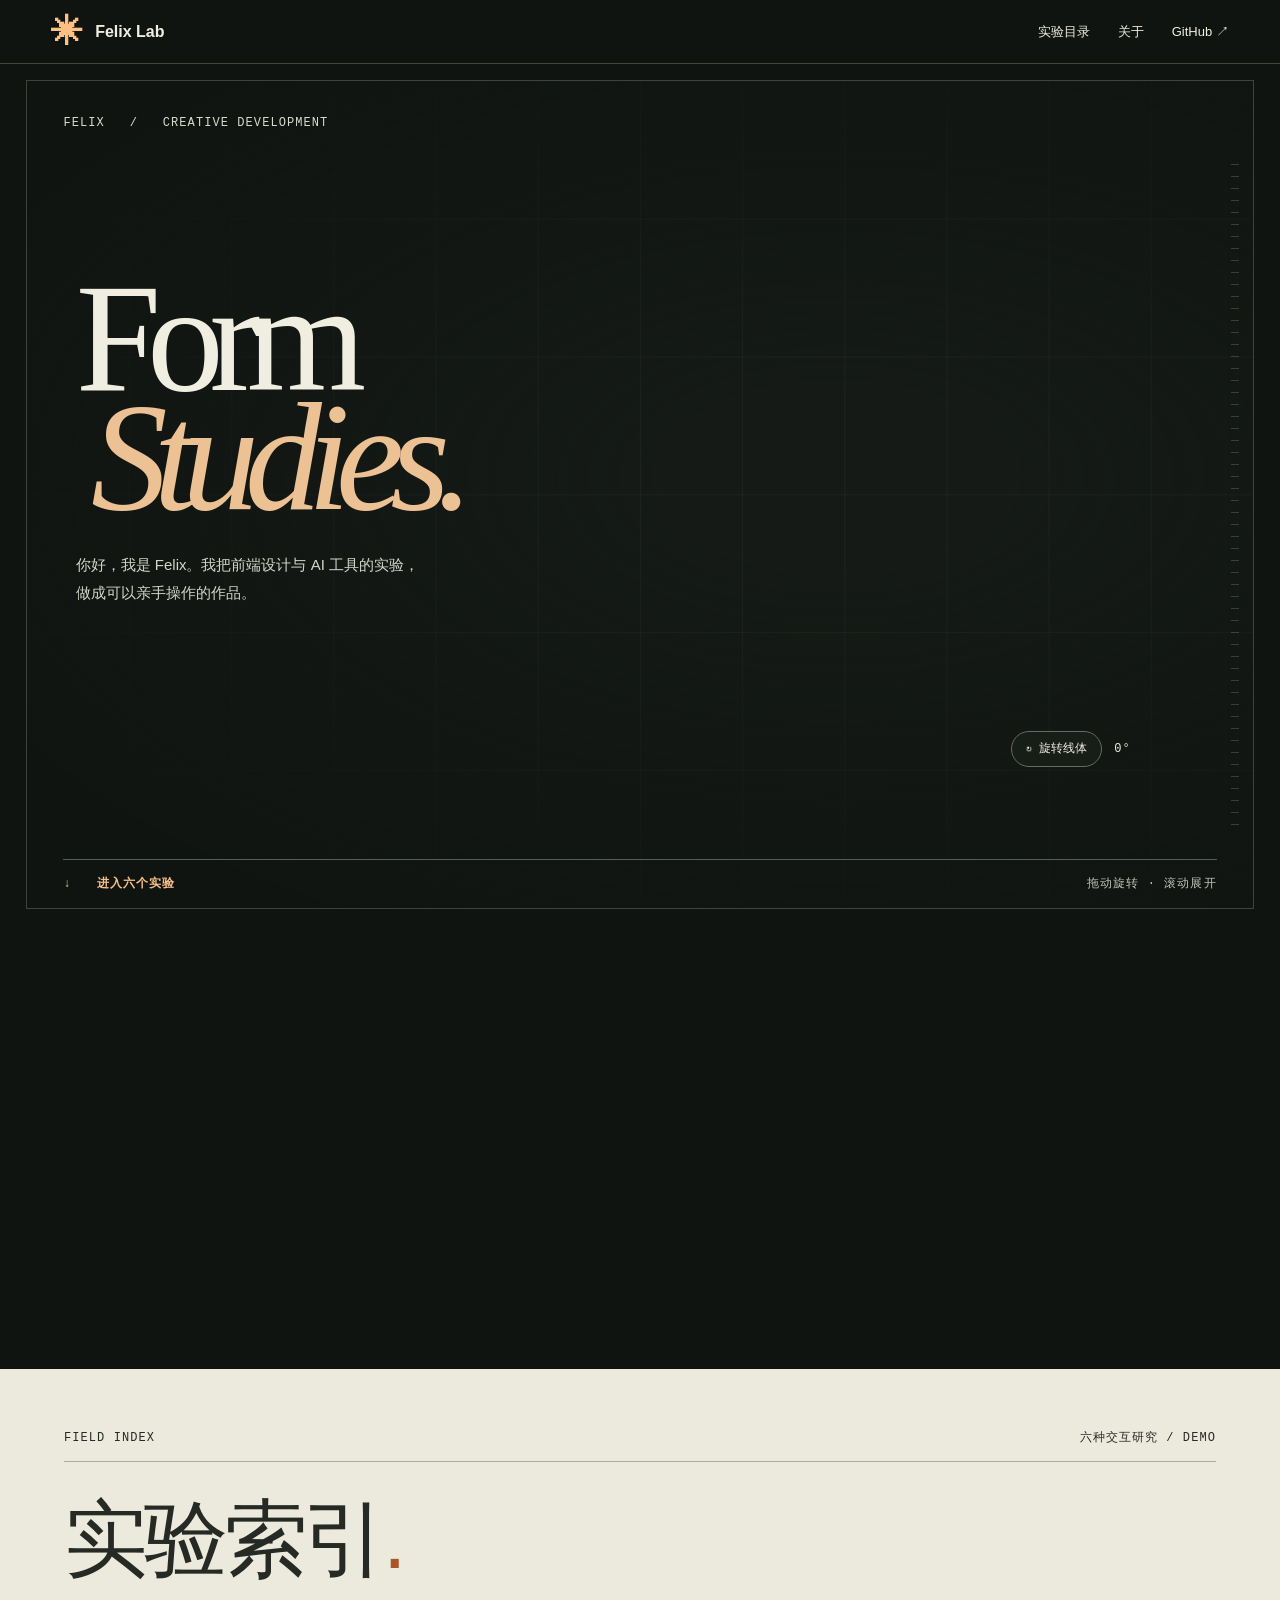
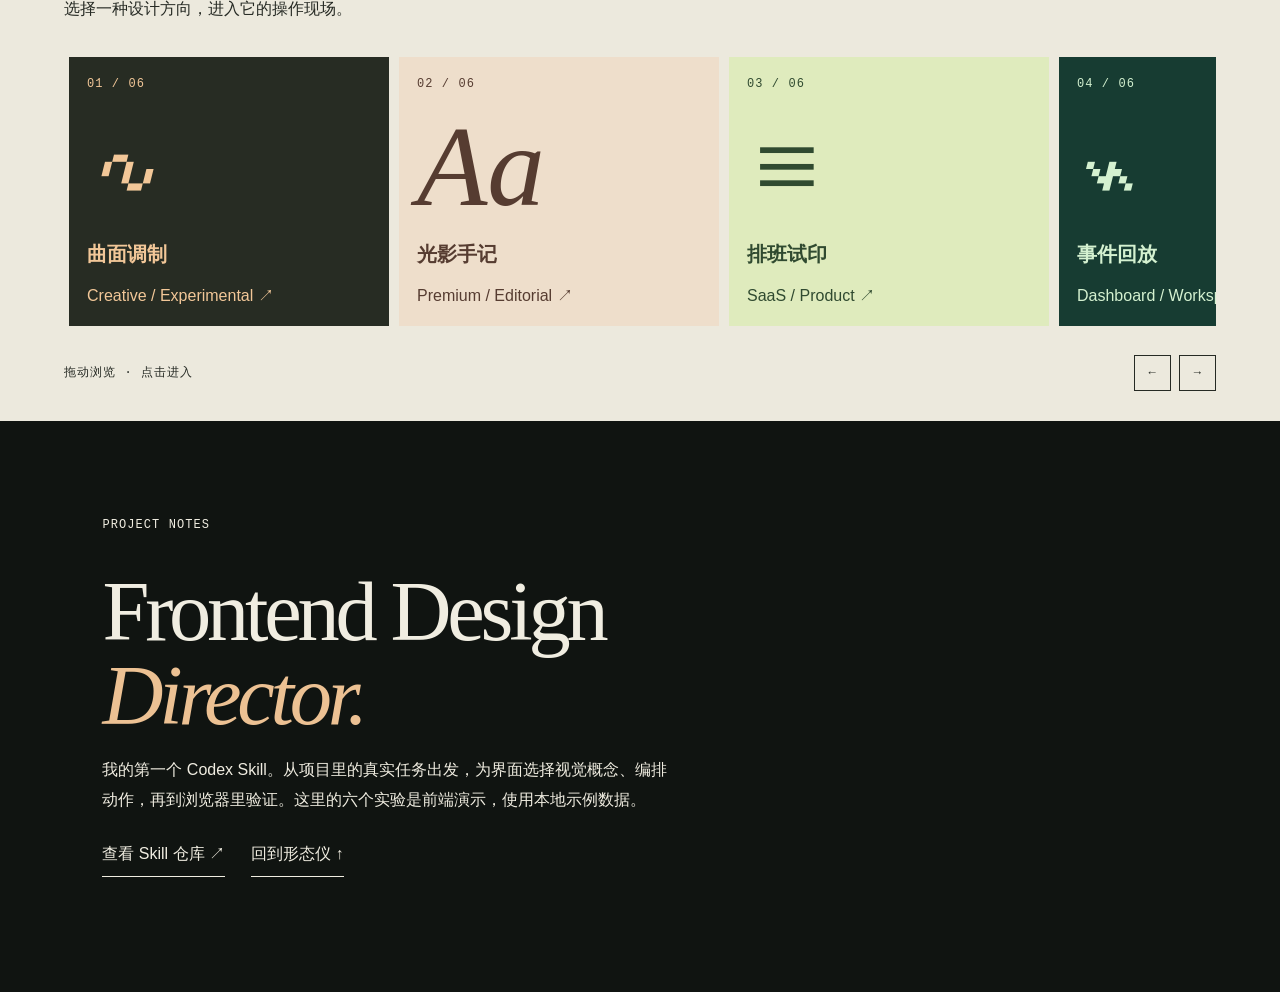
==== index.html @ 0af8c8f1 "Publish Form Studies interactive demo" ====
<!doctype html>
<html lang="zh-CN"><head><meta charset="utf-8"><meta name="viewport" content="width=device-width,initial-scale=1"><meta name="theme-color" content="#101411"><link rel="icon" href="data:,"><title>Felix — Form Studies</title><link rel="stylesheet" href="style.css"></head>
<body><a class="skip" href="#studies">进入实验目录</a>
<header><a href="#opening" class="brand"><span class="mark" aria-hidden="true">✳</span> Felix Lab</a><nav><a href="#studies">实验目录</a><a href="#notes">关于</a><a href="https://github.com/gaoyuan513">GitHub ↗</a></nav></header>
<main><section id="opening"><div class="stage"><div class="frame"><div class="ruler"></div><div class="topline">FELIX &nbsp; / &nbsp; CREATIVE DEVELOPMENT</div>
<div class="headline"><h1><span>Form</span><em>Studies.</em></h1><p>你好，我是 Felix。我把前端设计与 AI 工具的实验，<br class="wide">做成可以亲手操作的作品。</p></div>
<canvas id="field" aria-label="可旋转的线束雕塑，拖动改变角度，也可使用下方旋转按钮">参数曲线雕塑</canvas>
<div class="instrument"><button id="spin" aria-label="将雕塑旋转十五度">↻ 旋转线体</button><output id="angle">0°</output></div>
<div class="stage-foot"><a href="#studies">↓ &nbsp; 进入六个实验</a><span>拖动旋转 · 滚动展开</span></div></div></div></section>
<section id="studies"><div class="labtop"><span>FIELD INDEX</span><span>六种交互研究 / DEMO</span></div><h2>实验索引<span>.</span></h2><p>选择一种设计方向，进入它的操作现场。</p><div class="rack" aria-label="交互实验"><div id="track"></div></div><div class="rail"><span>拖动浏览 · 点击进入</span><div><button id="back" aria-label="前一组实验">←</button><button id="forward" aria-label="后一组实验">→</button></div></div></section>
<section id="notes"><small>PROJECT NOTES</small><h2>Frontend Design<br><i>Director.</i></h2><p>我的第一个 Codex Skill。从项目里的真实任务出发，为界面选择视觉概念、编排动作，再到浏览器里验证。这里的六个实验是前端演示，使用本地示例数据。</p><a href="https://github.com/gaoyuan513/frontend-design-director">查看 Skill 仓库 ↗</a><a href="#opening">回到形态仪 ↑</a></section></main>
<dialog id="detail"><div class="dhead"><span id="mode"></span><button id="close">关闭 ×</button></div><div id="content"></div></dialog><script defer src="field.js"></script><script defer src="site.js"></script></body></html>
---- style.css ----
*{box-sizing:border-box}html{scroll-behavior:smooth}body{margin:0;background:#101411;color:#f0ede1;font:16px/1.5 "Segoe UI","Microsoft YaHei",sans-serif}a,button{color:inherit}a{text-decoration:none}button,select,input{font:inherit}button{cursor:pointer;background:transparent;border:1px solid currentColor;padding:8px 14px}button:hover,a:hover{color:#cc782f}button:focus-visible,a:focus-visible,input:focus-visible,select:focus-visible{outline:3px solid #ff9b3b;outline-offset:4px}.skip{position:fixed;left:10px;top:-90px;z-index:20;background:white;color:black}.skip:focus{top:10px}header{height:64px;padding:0 4vw;display:flex;align-items:center;justify-content:space-between;border-bottom:1px solid #42473e}header nav{display:flex;gap:28px;font-size:13px}.brand{font-weight:700;display:flex;gap:12px;align-items:center}.mark{font-size:32px;color:#ffc082}#opening{height:145svh;--progress:0}.stage{position:sticky;top:0;height:calc(100svh - 30px);min-height:570px;padding:16px 2vw 25px}.frame{height:100%;position:relative;isolation:isolate;overflow:hidden;border:1px solid #3d443b;background-color:#151a16;background-image:radial-gradient(ellipse at 66% 48%,#31372b00 15%,#101411 84%),linear-gradient(90deg,#50574d26 1px,transparent 1px),linear-gradient(#50574d26 1px,transparent 1px);background-size:auto,8.333% 100%,100% 16.66%}.ruler{position:absolute;right:14px;top:10%;height:80%;width:8px;background:repeating-linear-gradient(to bottom,#929b834d 0 1px,transparent 1px 12px)}.topline,.stage-foot,.instrument,.labtop,.rail,small,.dhead,.serial{font:12px/1.5 Consolas,monospace;letter-spacing:.09em}.topline{position:absolute;top:4%;left:3%;color:#d7dbcb}.headline{position:absolute;z-index:2;pointer-events:none;left:4%;top:24%;transform:translateY(calc(var(--progress)*-58px));opacity:calc(1 - var(--progress)*.64)}h1{font:400 clamp(6rem,12vw,13rem)/.77 Georgia,serif;letter-spacing:-.092em;margin:0}h1 span,h1 em{display:block;animation:arrive .85s both}h1 em{font-weight:400;animation-delay:.12s;margin-left:.1em;color:#ecc193}.headline p{margin-top:35px;font-size:15px;line-height:1.85;color:#d5d6c9;animation:arrive .8s .22s both}.frame canvas{width:100%;height:100%;cursor:grab;touch-action:pan-y}.frame canvas:active,.rack.grabbing{cursor:grabbing}.instrument{position:absolute;bottom:17%;right:10%;display:flex;gap:12px;align-items:center}.instrument button{border-color:#666c5e;background:#171d17;border-radius:50px}.stage-foot{position:absolute;bottom:0;left:3%;right:3%;display:flex;justify-content:space-between;align-items:center;border-top:1px solid #56604f;padding:15px 0}.stage-foot a{font-weight:bold;color:#f8c18b}.stage-foot span{color:#bec4b7}#studies{background:#ece9dd;color:#262a24;padding:60px 5vw 30px;overflow:hidden}.labtop,.rail{display:flex;justify-content:space-between;align-items:center}.labtop{border-bottom:1px solid #abaea1;padding-bottom:14px}h2{font:normal clamp(44px,6.6vw,108px)/1 Georgia,serif;letter-spacing:-.05em;margin:35px 0 15px}#studies h2{font-family:"Microsoft YaHei",sans-serif;font-weight:500}h2 span{color:#ac5527}.rack{overflow-x:auto;scrollbar-width:thin;touch-action:pan-y;cursor:grab}.rack:focus-within{scroll-behavior:auto}#track{display:flex;width:max-content;padding:20px 5px 15px;gap:10px}.plate{width:clamp(225px,25vw,420px);height:clamp(235px,21vw,335px);background:var(--paper);color:var(--ink);padding:18px;display:flex;flex-direction:column;justify-content:space-between;user-select:none;position:relative;overflow:hidden}.plate:hover{color:var(--ink)}.plate .symbol{font:italic clamp(64px,9vw,130px)/1 Georgia;color:inherit;transition:transform .25s}.plate:hover .symbol{transform:translateX(9px)}.plate b{font-size:20px}.rail{margin:14px 0 0}.rail button{margin-left:8px}#notes{padding:7vw 8vw 9vw}#notes h2 i{color:#ecc193}#notes p{max-width:580px;line-height:1.9}#notes a{display:inline-block;padding:10px 0;border-bottom:1px solid;margin:0 26px 0 0}dialog{color:#20231f;background:#eeeae0;border:0;padding:0;width:min(1040px,94vw);max-height:91svh;overflow:auto}dialog::backdrop{background:#070b09dc}dialog[open]{animation:arrive .32s both}.dhead{position:sticky;top:0;z-index:3;background:#1b221e;color:#f1f0e5;padding:10px 20px;display:flex;justify-content:space-between;align-items:center}.dhead button{font-size:14px}.demo{padding:clamp(20px,3vw,48px);min-height:390px;background:var(--paper);color:var(--ink)}.demo h2{margin:0 0 20px}.demo p{max-width:650px}.demo canvas{width:100%;height:230px;display:block;touch-action:pan-y}.demo input[type=range]{width:min(340px,90%);accent-color:#99602d}.demo select{background:#fff;color:#222;padding:8px}.demo button{margin:4px}.demo output{display:block;padding:12px 0;font-weight:600}.demo button[aria-pressed=true]{background:var(--ink);color:var(--paper)}.reading{display:grid;grid-template-columns:1fr 1fr;gap:25px;align-items:center}.reading img{width:100%;height:220px;object-fit:cover}.schedule{margin:18px 0;padding:20px;border-block:1px solid;display:flex;align-items:center;gap:20px}.console{display:grid;grid-template-columns:30% 1fr;gap:16px}.console button{display:block;width:100%;text-align:left}.console pre{margin:0;padding:16px;background:#122822;color:#d3f5df;white-space:pre-wrap;min-height:180px}.map{height:235px;position:relative;overflow:hidden;border:1px solid #939d90;background:repeating-linear-gradient(90deg,transparent 0 39px,#aebba455 40px),repeating-linear-gradient(0deg,transparent 0 39px,#aebba455 40px);touch-action:none;cursor:grab}.plane{position:absolute;inset:0}.plane button{position:absolute;transform:translate(-50%,-50%);border-radius:50%;width:70px;height:70px;background:#3c6652;color:white}.rows{list-style:none;padding:0}.rows li{display:flex;justify-content:space-between;border-top:1px solid;padding:12px 0}.demo label{display:block}.demo :focus-visible{outline-offset:1px}@keyframes arrive{from{opacity:0;translate:0 18px}to{opacity:1;translate:0 0}}@media(max-width:720px){header{height:56px}header nav{gap:12px}.stage{min-height:600px;height:calc(100svh - 30px)}.headline{top:11%;left:6%}h1{font-size:clamp(80px,20vw,144px)}h1 span,h1 em{display:inline}.headline p{max-width:70%;font-size:13px;margin:16px 0}.wide{display:none}.instrument{bottom:13%}.stage-foot{font-size:10px}.topline{font-size:10px}.reading,.console{grid-template-columns:1fr}.console button{display:inline-block;width:auto}.schedule{gap:6px;flex-wrap:wrap}.stage-foot a,.rail button{min-height:42px;display:inline-flex;align-items:center}.dhead{padding:8px}.demo h2{font-size:40px}}@media(prefers-reduced-motion:reduce){html{scroll-behavior:auto}*,*:before,*:after{animation-duration:0s!important;animation-delay:0s!important;transition-duration:0s!important}#opening{height:auto}.stage{position:relative}.headline{opacity:1;transform:none}}

/* Each control inherits the visual grammar of the operation it performs. */
.demo:has(.reading) h2 {font-family:Georgia,"Microsoft YaHei",serif}
.reading img {height:clamp(170px,28vw,290px);object-fit:cover;transition:object-position .42s}
.reading h3 {font:500 clamp(32px,5vw,68px)/1.1 Georgia,"Microsoft YaHei",serif;margin:18px 0}
.demo:has(.console) h2,.demo:has(.map) h2 {font-family:"Segoe UI","Microsoft YaHei",sans-serif}
.demo:has(.console) pre {font:14px/1.9 Consolas,monospace;border-left:3px solid #b7da8f}
.demo:has(.schedule) .schedule {border:1px solid #81915f;border-radius:4px;background:#f2f6e2;padding:32px}
.demo:has(.rows) h2 {font-family:"Microsoft YaHei",sans-serif;font-weight:700;border-bottom:5px solid;padding-bottom:20px}
.rows li time {font:22px Consolas,monospace}
.plane button {border-radius:26% 62% 41% 54%;box-shadow:inset -8px -10px 0 #0002,4px 6px 0 #0001}
.plane button:nth-child(2) {background:#247353;border-radius:64% 30% 45% 42%}
.plane button:nth-child(3) {background:#876420;border-radius:8%}
@media(max-width:720px){h1{font-size:clamp(54px,15vw,98px)}h1 em{margin-left:.12em}.headline{right:4%}.stage{height:calc(100svh - 56px)}}
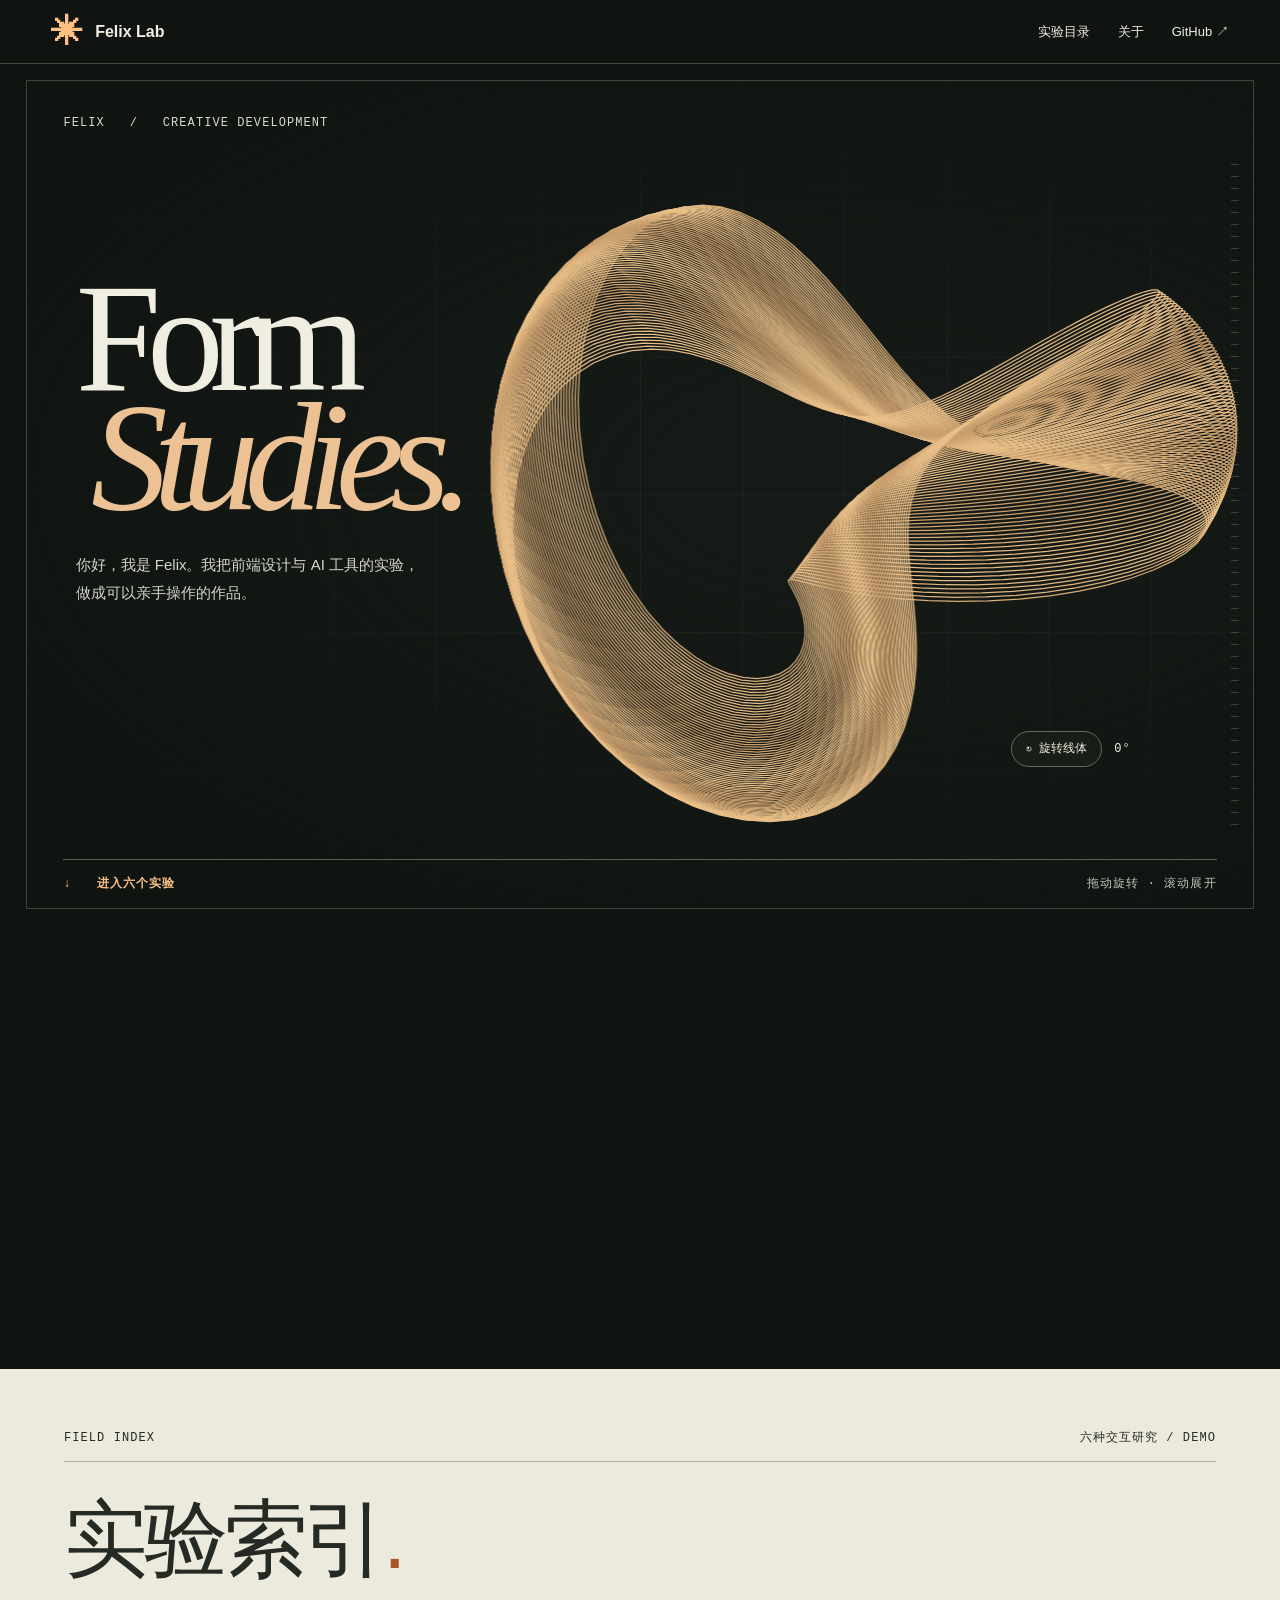
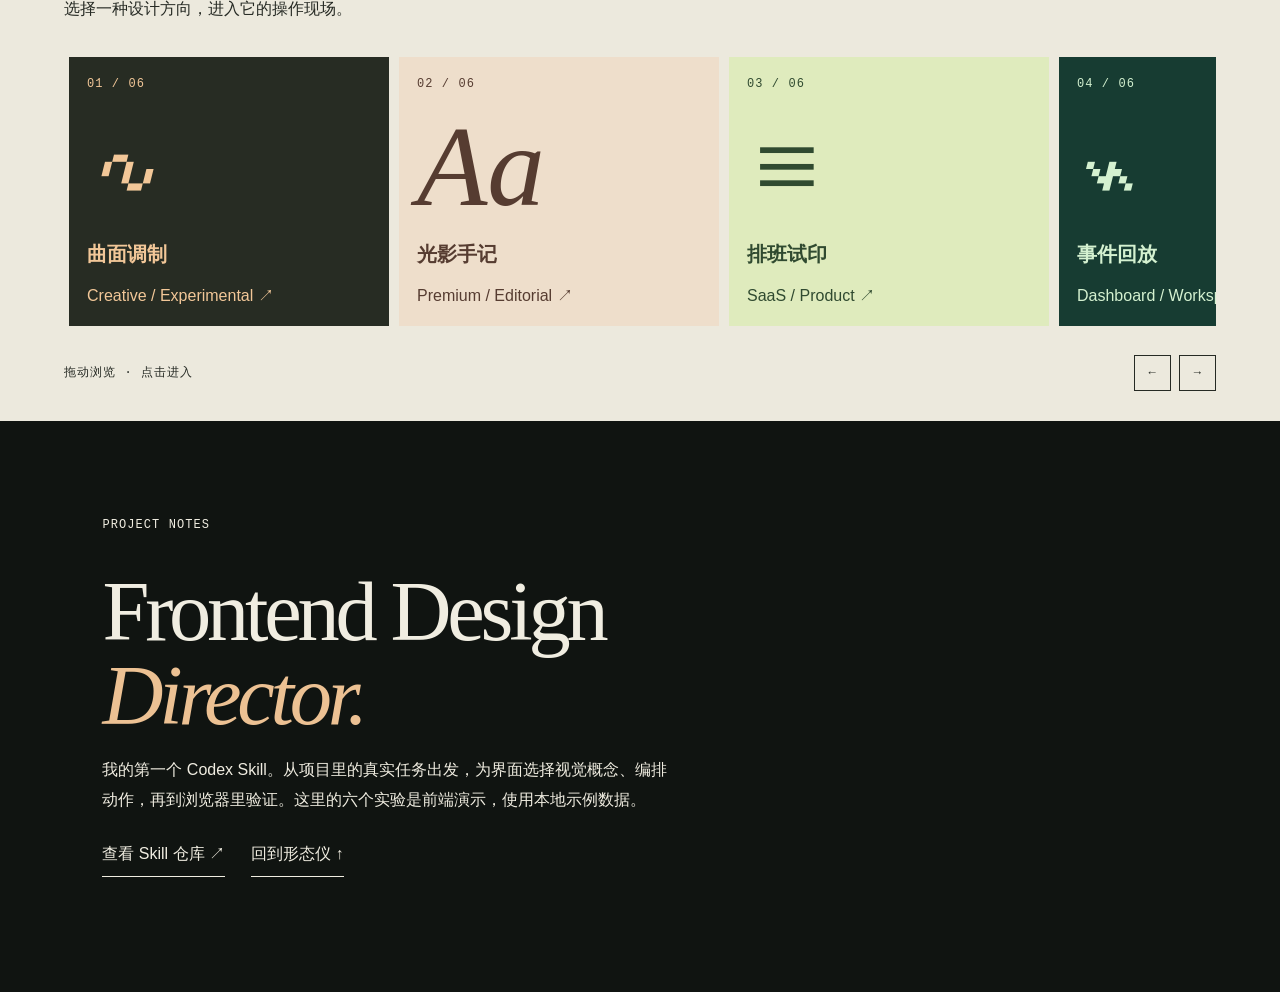
==== commit 369053be: "Publish Form Studies v2 and browser recordings" ====
--- a/index.html
+++ b/index.html
@@ -9,4 +9,4 @@
 <div class="stage-foot"><a href="#studies">↓ &nbsp; 进入六个实验</a><span>拖动旋转 · 滚动展开</span></div></div></div></section>
 <section id="studies"><div class="labtop"><span>FIELD INDEX</span><span>六种交互研究 / DEMO</span></div><h2>实验索引<span>.</span></h2><p>选择一种设计方向，进入它的操作现场。</p><div class="rack" aria-label="交互实验"><div id="track"></div></div><div class="rail"><span>拖动浏览 · 点击进入</span><div><button id="back" aria-label="前一组实验">←</button><button id="forward" aria-label="后一组实验">→</button></div></div></section>
 <section id="notes"><small>PROJECT NOTES</small><h2>Frontend Design<br><i>Director.</i></h2><p>我的第一个 Codex Skill。从项目里的真实任务出发，为界面选择视觉概念、编排动作，再到浏览器里验证。这里的六个实验是前端演示，使用本地示例数据。</p><a href="https://github.com/gaoyuan513/frontend-design-director">查看 Skill 仓库 ↗</a><a href="#opening">回到形态仪 ↑</a></section></main>
-<dialog id="detail"><div class="dhead"><span id="mode"></span><button id="close">关闭 ×</button></div><div id="content"></div></dialog><script defer src="field.js"></script><script defer src="site.js"></script></body></html>
+<dialog id="detail" aria-labelledby="experiment-title"><div class="dhead"><span id="mode"></span><button id="close" autofocus>关闭 ×</button></div><div id="content"></div></dialog><script defer src="field.js"></script><script defer src="site.js"></script></body></html>
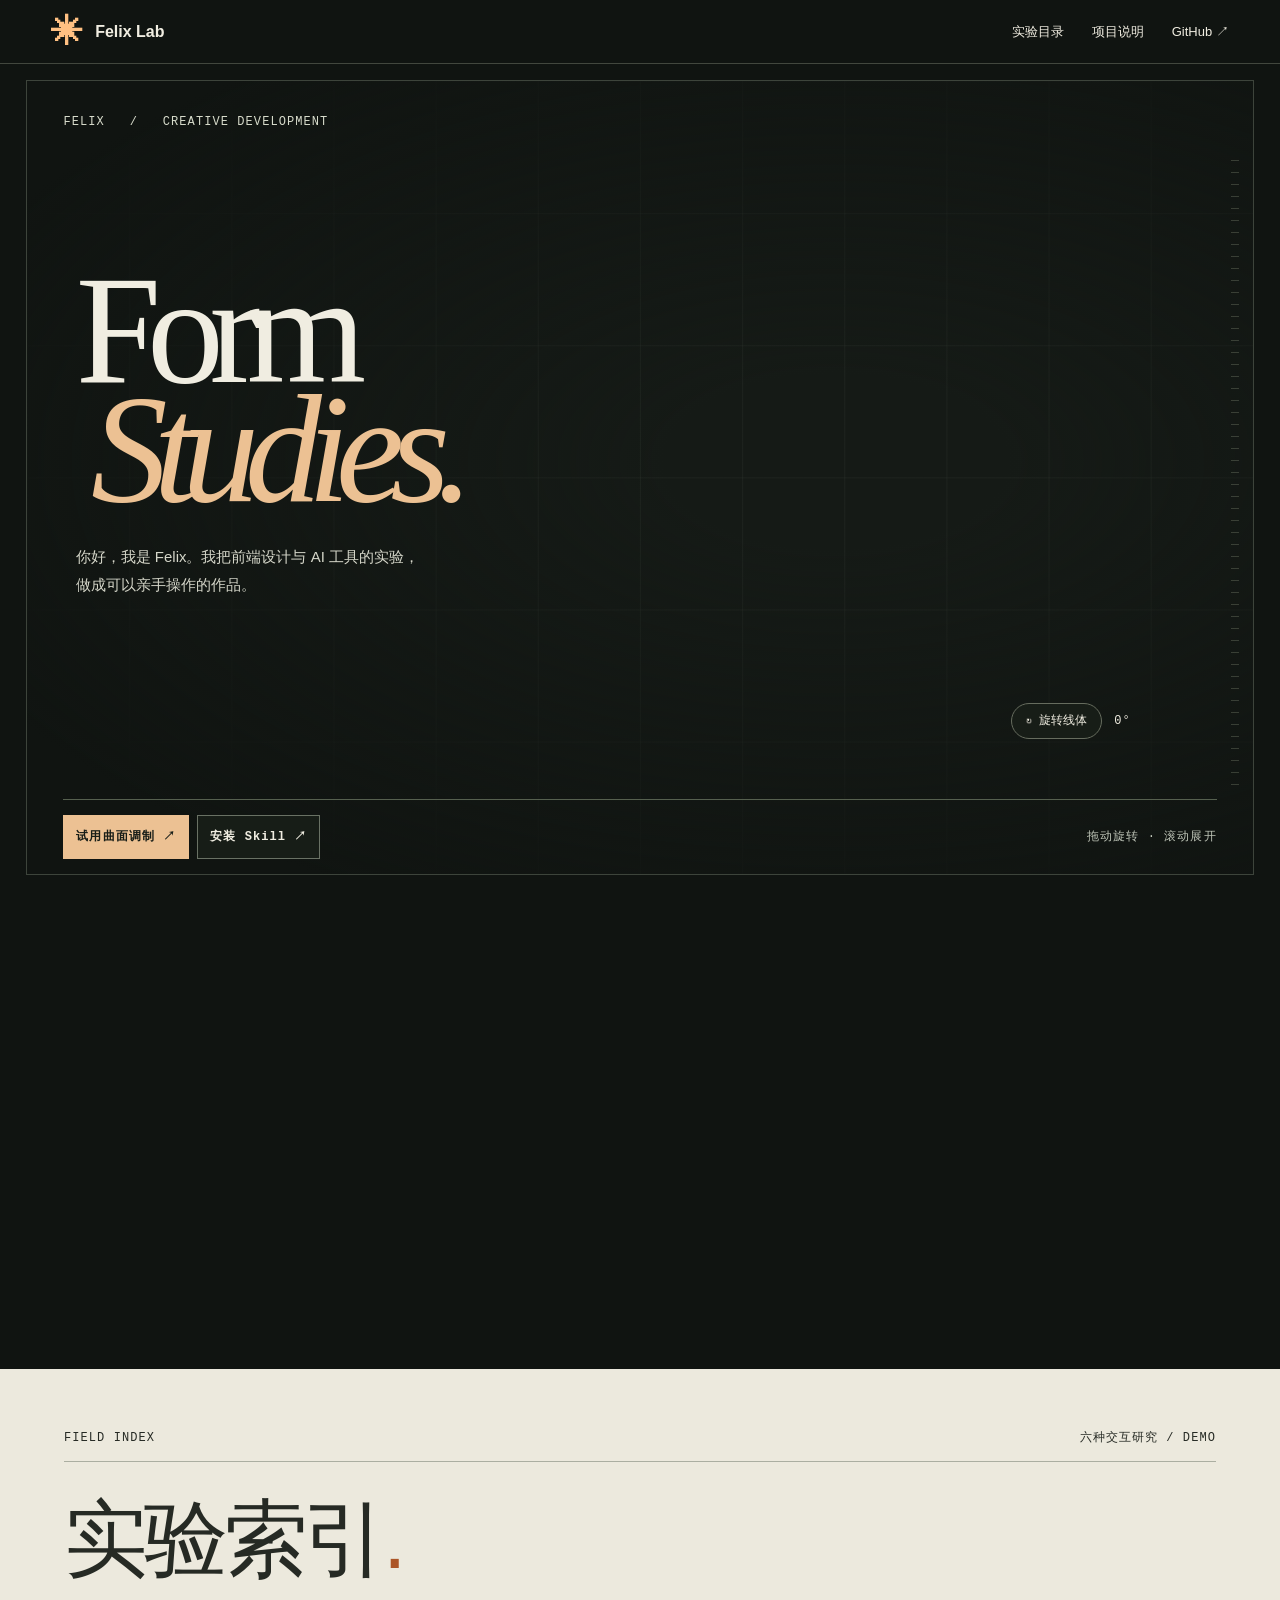
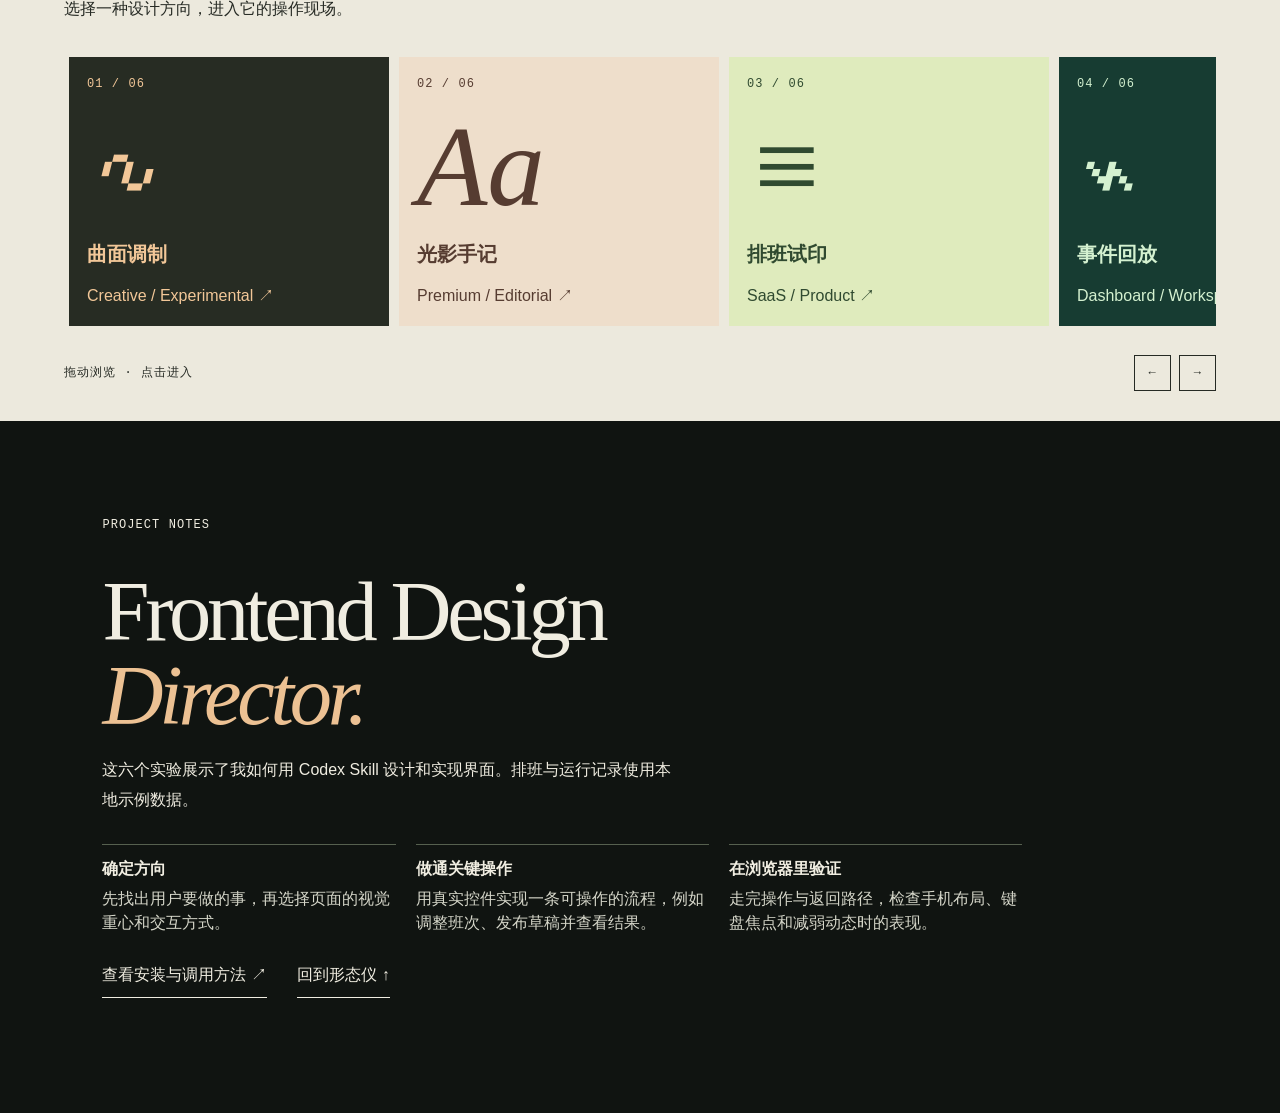
==== commit bf6021e4: "Publish Form Studies onboarding and focus restoration" ====
--- a/index.html
+++ b/index.html
@@ -1,12 +1,29 @@
 <!doctype html>
 <html lang="zh-CN"><head><meta charset="utf-8"><meta name="viewport" content="width=device-width,initial-scale=1"><meta name="theme-color" content="#101411"><link rel="icon" href="data:,"><title>Felix — Form Studies</title><link rel="stylesheet" href="style.css"></head>
 <body><a class="skip" href="#studies">进入实验目录</a>
-<header><a href="#opening" class="brand"><span class="mark" aria-hidden="true">✳</span> Felix Lab</a><nav><a href="#studies">实验目录</a><a href="#notes">关于</a><a href="https://github.com/gaoyuan513">GitHub ↗</a></nav></header>
+<header><a href="#opening" class="brand"><span class="mark" aria-hidden="true">✳</span> Felix Lab</a><nav><a href="#studies">实验目录</a><a href="#notes">项目说明</a><a href="https://github.com/gaoyuan513/frontend-design-director">GitHub ↗</a></nav></header>
 <main><section id="opening"><div class="stage"><div class="frame"><div class="ruler"></div><div class="topline">FELIX &nbsp; / &nbsp; CREATIVE DEVELOPMENT</div>
 <div class="headline"><h1><span>Form</span><em>Studies.</em></h1><p>你好，我是 Felix。我把前端设计与 AI 工具的实验，<br class="wide">做成可以亲手操作的作品。</p></div>
 <canvas id="field" aria-label="可旋转的线束雕塑，拖动改变角度，也可使用下方旋转按钮">参数曲线雕塑</canvas>
 <div class="instrument"><button id="spin" aria-label="将雕塑旋转十五度">↻ 旋转线体</button><output id="angle">0°</output></div>
-<div class="stage-foot"><a href="#studies">↓ &nbsp; 进入六个实验</a><span>拖动旋转 · 滚动展开</span></div></div></div></section>
-<section id="studies"><div class="labtop"><span>FIELD INDEX</span><span>六种交互研究 / DEMO</span></div><h2>实验索引<span>.</span></h2><p>选择一种设计方向，进入它的操作现场。</p><div class="rack" aria-label="交互实验"><div id="track"></div></div><div class="rail"><span>拖动浏览 · 点击进入</span><div><button id="back" aria-label="前一组实验">←</button><button id="forward" aria-label="后一组实验">→</button></div></div></section>
-<section id="notes"><small>PROJECT NOTES</small><h2>Frontend Design<br><i>Director.</i></h2><p>我的第一个 Codex Skill。从项目里的真实任务出发，为界面选择视觉概念、编排动作，再到浏览器里验证。这里的六个实验是前端演示，使用本地示例数据。</p><a href="https://github.com/gaoyuan513/frontend-design-director">查看 Skill 仓库 ↗</a><a href="#opening">回到形态仪 ↑</a></section></main>
+<div class="stage-foot">
+  <div class="stage-actions">
+    <a class="primary-action" id="try-experiment" href="#demo-creative">试用曲面调制 ↗</a>
+    <a href="https://github.com/gaoyuan513/frontend-design-director#quick-start">安装 Skill ↗</a>
+  </div>
+  <span>拖动旋转 · 滚动展开</span>
+</div></div></div></section>
+<section id="studies"><div class="labtop"><span>FIELD INDEX</span><span>六种交互研究 / DEMO</span></div><h2 id="studies-title" tabindex="-1">实验索引<span>.</span></h2><p>选择一种设计方向，进入它的操作现场。</p><div class="rack" aria-label="交互实验"><div id="track"></div></div><div class="rail"><span>拖动浏览 · 点击进入</span><div><button id="back" aria-label="前一组实验">←</button><button id="forward" aria-label="后一组实验">→</button></div></div></section>
+<section id="notes">
+  <small>PROJECT NOTES</small>
+  <h2>Frontend Design<br><i>Director.</i></h2>
+  <p>这六个实验展示了我如何用 Codex Skill 设计和实现界面。排班与运行记录使用本地示例数据。</p>
+  <dl class="project-path">
+    <div><dt>确定方向</dt><dd>先找出用户要做的事，再选择页面的视觉重心和交互方式。</dd></div>
+    <div><dt>做通关键操作</dt><dd>用真实控件实现一条可操作的流程，例如调整班次、发布草稿并查看结果。</dd></div>
+    <div><dt>在浏览器里验证</dt><dd>走完操作与返回路径，检查手机布局、键盘焦点和减弱动态时的表现。</dd></div>
+  </dl>
+  <a href="https://github.com/gaoyuan513/frontend-design-director#quick-start">查看安装与调用方法 ↗</a>
+  <a href="#opening">回到形态仪 ↑</a>
+</section></main>
 <dialog id="detail" aria-labelledby="experiment-title"><div class="dhead"><span id="mode"></span><button id="close" autofocus>关闭 ×</button></div><div id="content"></div></dialog><script defer src="field.js"></script><script defer src="site.js"></script></body></html>
--- a/style.css
+++ b/style.css
@@ -13,3 +13,67 @@
 .plane button:nth-child(2) {background:#247353;border-radius:64% 30% 45% 42%}
 .plane button:nth-child(3) {background:#876420;border-radius:8%}
 @media(max-width:720px){h1{font-size:clamp(54px,15vw,98px)}h1 em{margin-left:.12em}.headline{right:4%}.stage{height:calc(100svh - 56px)}}
+
+.stage-actions {
+  display: flex;
+  flex-wrap: wrap;
+  gap: 8px;
+}
+
+.stage-actions a {
+  display: inline-flex;
+  align-items: center;
+  min-height: 44px;
+  padding: 0 12px;
+  border: 1px solid #697164;
+  background: #171d17;
+  color: #f0ede1;
+}
+
+.stage-actions a:hover {
+  border-color: #ecc193;
+  color: #ffd5ad;
+}
+
+.stage-actions .primary-action {
+  border-color: #ecc193;
+  background: #ecc193;
+  color: #171d17;
+}
+
+.stage-actions .primary-action:hover {
+  background: #ffd5ad;
+  color: #171d17;
+}
+
+.project-path {
+  display: grid;
+  grid-template-columns: repeat(3, minmax(0, 1fr));
+  gap: 20px;
+  max-width: 920px;
+  margin: 28px 0 18px;
+}
+
+.project-path > div {
+  padding-top: 12px;
+  border-top: 1px solid #56604f;
+}
+
+.project-path dt {font-weight: 600}
+.project-path dd {margin: 6px 0 0; color: #d5d6c9}
+
+@media (min-width: 721px) {
+  .stage {height: calc(100svh - 64px)}
+}
+
+@media (max-width: 720px) {
+  .stage-foot {
+    flex-direction: column;
+    align-items: start;
+    gap: 5px;
+    padding: 8px 0;
+  }
+
+  .stage-actions a {font-size: 12px}
+  .project-path {grid-template-columns: minmax(0, 1fr); gap: 12px}
+}
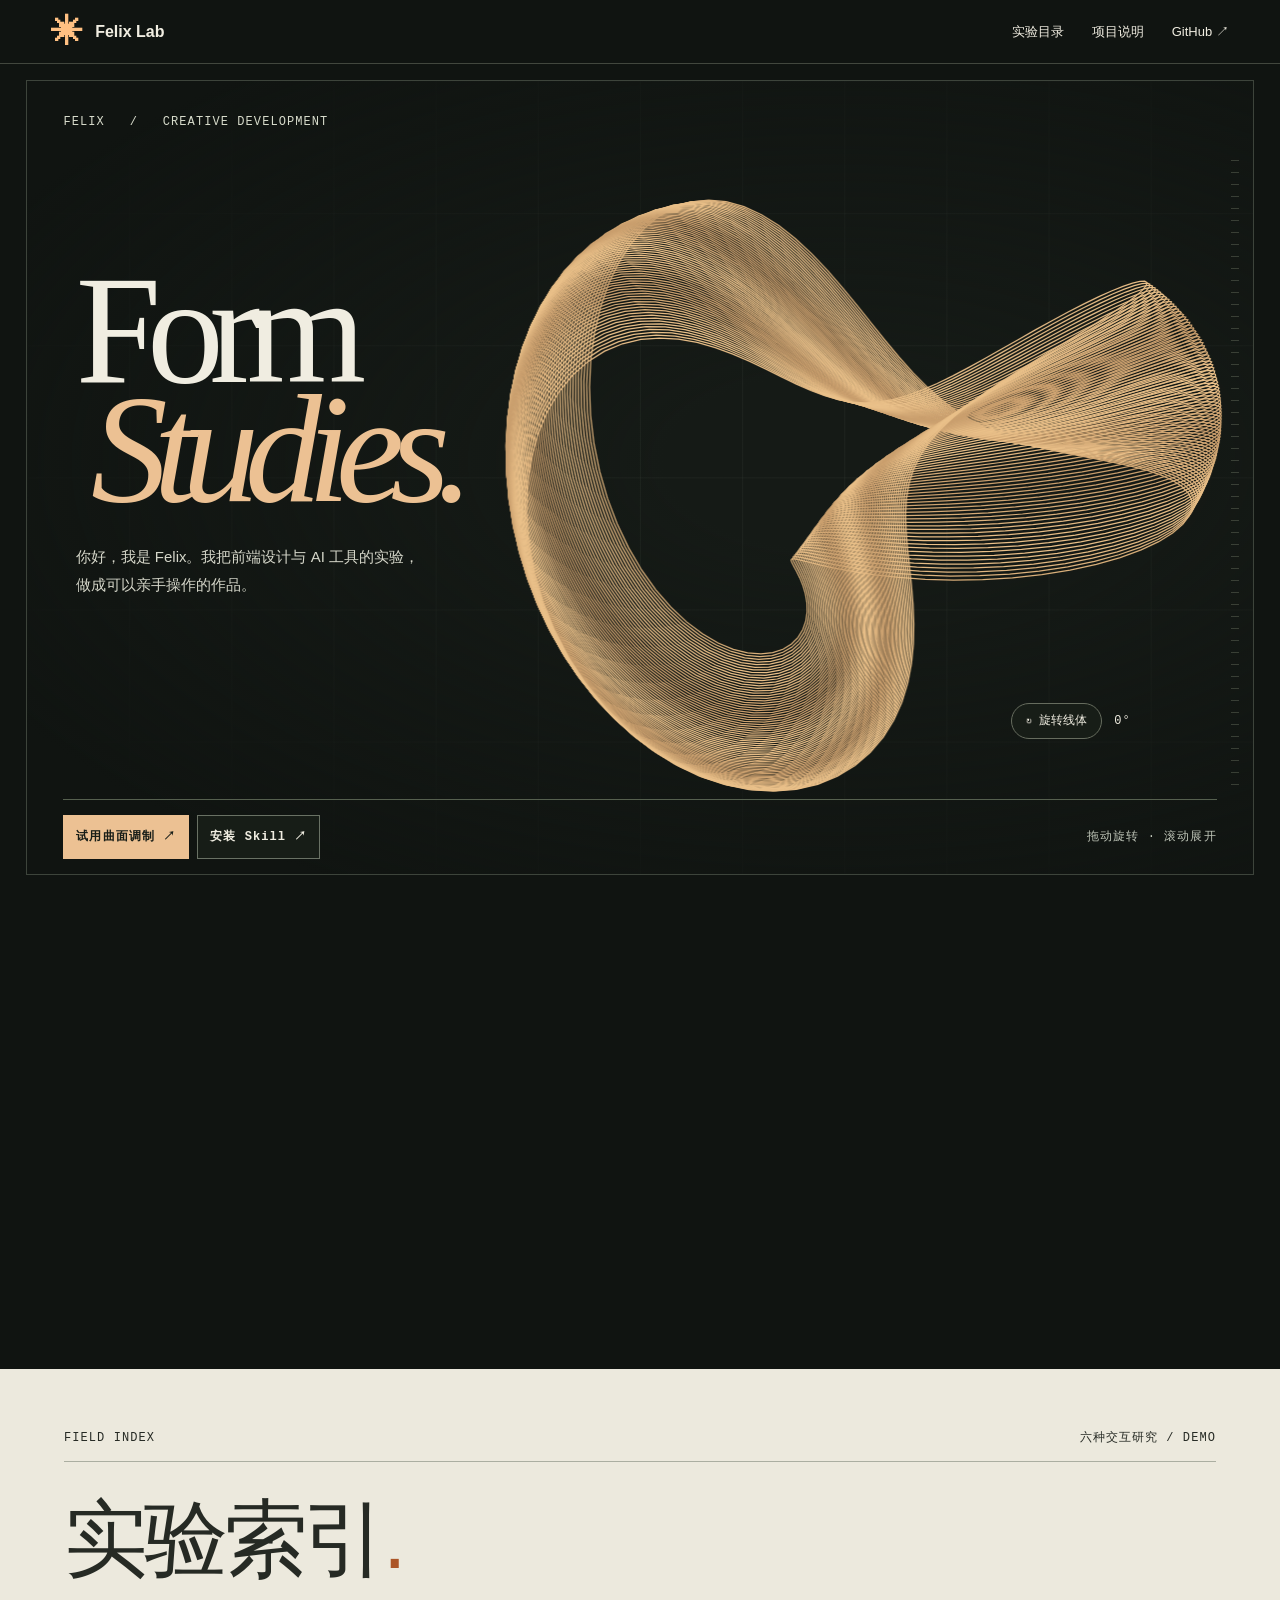
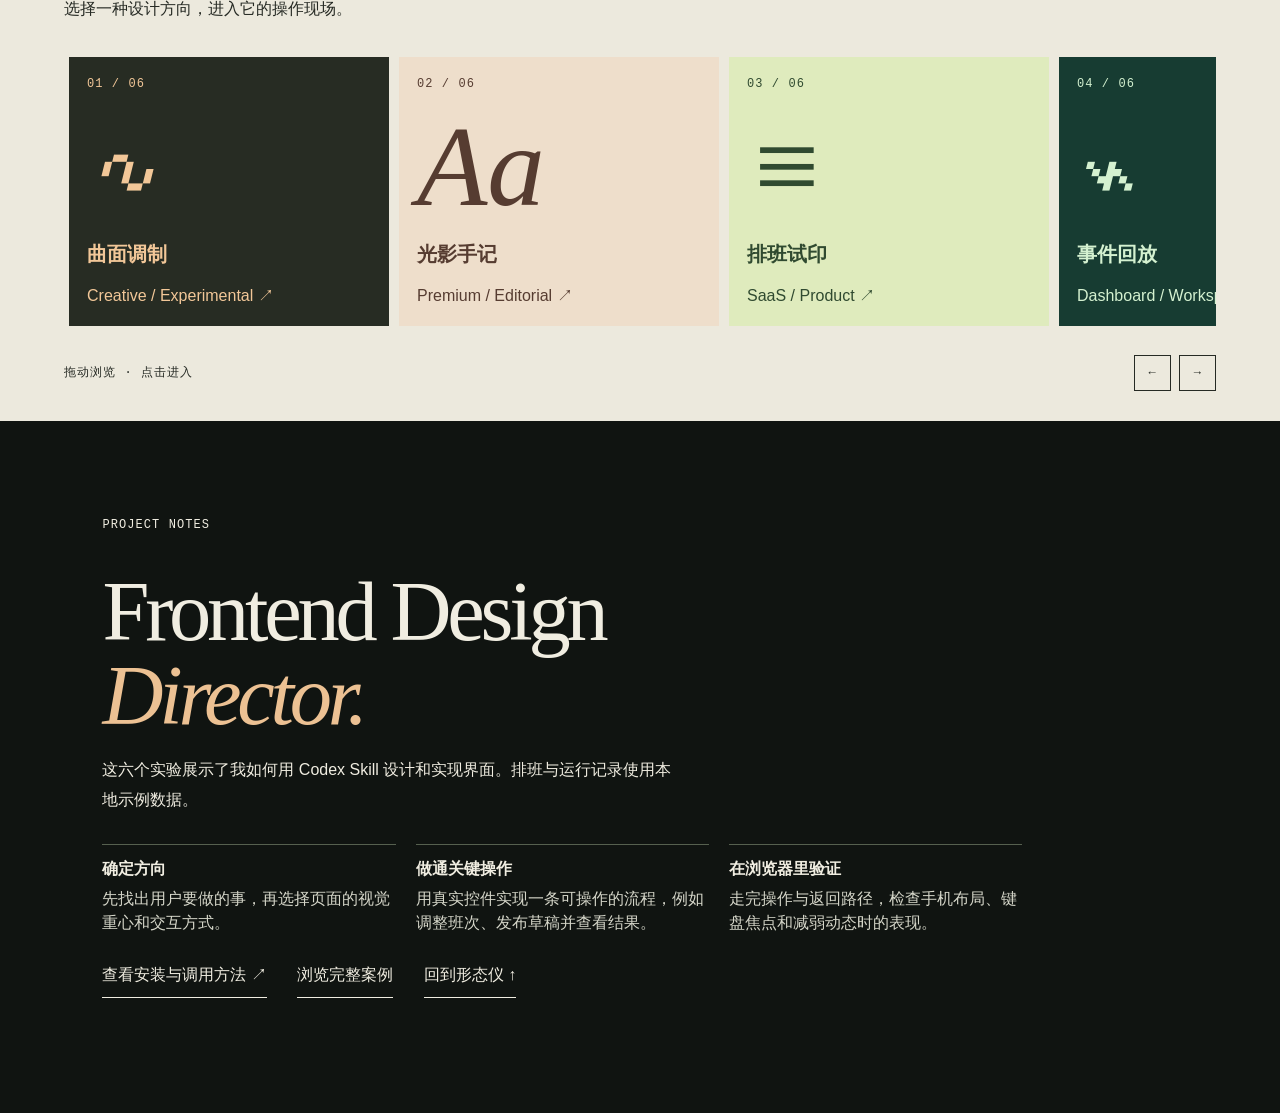
==== commit cb29f0a1: "Publish the classified frontend case gallery" ====
--- a/index.html
+++ b/index.html
@@ -24,6 +24,7 @@
     <div><dt>在浏览器里验证</dt><dd>走完操作与返回路径，检查手机布局、键盘焦点和减弱动态时的表现。</dd></div>
   </dl>
   <a href="https://github.com/gaoyuan513/frontend-design-director#quick-start">查看安装与调用方法 ↗</a>
+  <a href="cases/">浏览完整案例</a>
   <a href="#opening">回到形态仪 ↑</a>
 </section></main>
 <dialog id="detail" aria-labelledby="experiment-title"><div class="dhead"><span id="mode"></span><button id="close" autofocus>关闭 ×</button></div><div id="content"></div></dialog><script defer src="field.js"></script><script defer src="site.js"></script></body></html>
